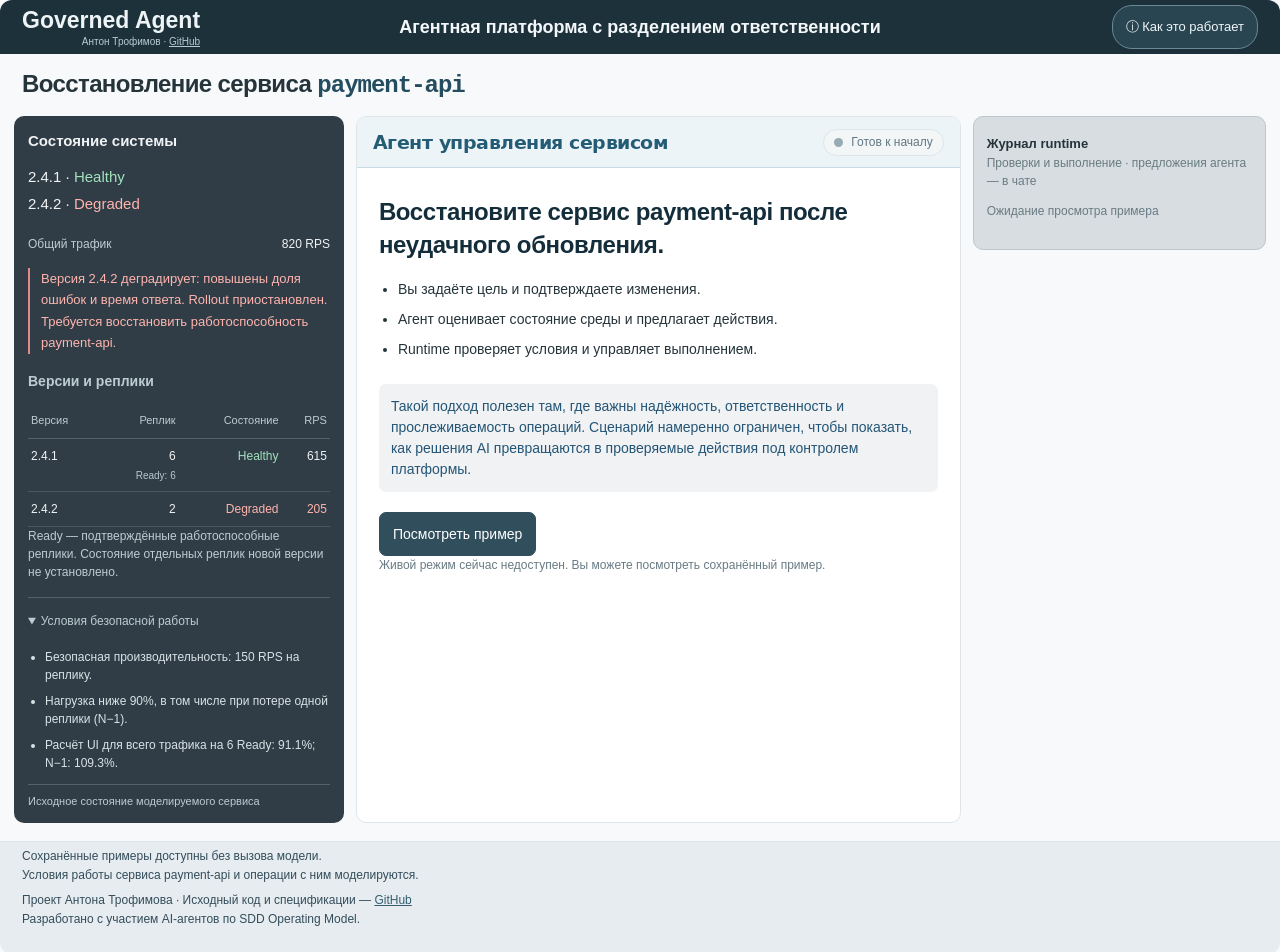
==== gov-agent/index.html @ f7101803 "Publish recorded Governed Agent demonstration under /gov-agent/" ====
<!doctype html><html lang="ru"><head><meta charset="UTF-8"/><meta name="viewport" content="width=device-width, initial-scale=1.0"/><meta name="theme-color" content="#142d36"/><title>Governed Agent — результаты запусков</title>  <script type="module" crossorigin src="./assets/index-D3Ra18qC.js"></script>
  <link rel="stylesheet" crossorigin href="./assets/index-H6n1h6aP.css">
</head><body><div id="root"></div></body></html>
---- gov-agent/assets/index-H6n1h6aP.css ----
body>div{max-width:1440px;margin:auto}#operator-workspace{color:#25343b;background:#f2f4f5;border-radius:12px;font:14px/1.5 Segoe UI,Arial,sans-serif;overflow:hidden}#operator-workspace *{box-sizing:border-box}#operator-workspace button,#operator-workspace textarea,#operator-workspace select{font:inherit}#operator-workspace button{cursor:pointer}#operator-workspace button:disabled{cursor:default;opacity:.5}#operator-workspace button:focus-visible,#operator-workspace summary:focus-visible,#operator-workspace textarea:focus-visible,#operator-workspace select:focus-visible{outline-offset:3px;outline:3px solid #6b9eae}#operator-workspace p{margin:0 0 12px}#operator-workspace h2{margin:0;font-size:15px;font-weight:600}#operator-workspace h3{margin:0 0 18px;font-size:19px;font-weight:600;line-height:1.4}#operator-workspace .prototype{color:#52636c;background:#e6ecee;padding:8px 20px;font-size:12px}#operator-workspace .brandbar{color:#eef4f6;background:#1d313b;justify-content:space-between;align-items:center;gap:16px;padding:18px 22px;display:flex}#operator-workspace .brand{font-size:17px;font-weight:600}#operator-workspace .brand small{letter-spacing:2px;color:#a5bcc6;font-size:10px;font-weight:400;display:block}#operator-workspace .context{flex-wrap:wrap;justify-content:space-between;align-items:center;gap:12px;padding:14px 22px;display:flex}#operator-workspace .context span{color:#60747c;font-size:12px}#operator-workspace .workspace{grid-template-columns:minmax(230px,.85fr) minmax(330px,1.6fr) minmax(180px,.7fr);align-items:start;gap:12px;padding:0 14px 18px;display:grid}#operator-workspace .state{color:#f0f3f5;background:#303d46;border-radius:10px;min-width:0;padding:18px 15px}#operator-workspace .subtle{color:#697b84;font-size:12px}#operator-workspace .state .subtle{color:#bdcbd2}#operator-workspace .state-head{justify-content:space-between;align-items:start;gap:12px;margin-bottom:18px;display:flex}#operator-workspace .status-pill{color:#ffe2b1;background:#495151;border-radius:5px;margin-bottom:14px;padding:4px 8px;font-size:11px;display:inline-block}#operator-workspace .state details summary{color:#bdcbd2;cursor:pointer;padding:6px 0;font-size:12px}#operator-workspace table{border-collapse:collapse;font-variant-numeric:tabular-nums;width:100%;margin-top:8px;font-size:12px}#operator-workspace th{color:#bdcbd2;text-align:right;border-bottom:1px solid #54616a;padding:9px 3px;font-size:11px;font-weight:400}#operator-workspace td{text-align:right;vertical-align:top;border-bottom:1px solid #485761;padding:12px 3px}#operator-workspace th:first-child,#operator-workspace td:first-child{text-align:left}#operator-workspace td small{color:#b7c7ce;margin-top:3px;font-size:10px;display:block}#operator-workspace .issue{color:#ffb4ae}#operator-workspace .state dl{margin:18px 0 0;font-size:12px}#operator-workspace .state dl>div{justify-content:space-between;gap:12px;margin:12px 0;display:flex}#operator-workspace dt{color:#bdcbd2}#operator-workspace dd{text-align:right;margin:0}#operator-workspace .state-foot{color:#bdcbd2;border-top:1px solid #54616a;margin-top:18px;padding-top:12px;font-size:11px}#operator-workspace .chat{background:#fff;border:1px solid #dfe5e8;border-radius:10px;min-width:0;overflow:hidden}#operator-workspace .chat-head{border-bottom:1px solid #e7ecee;justify-content:space-between;align-items:center;gap:10px;padding:17px 18px;display:flex}#operator-workspace .chat-head .subtle{margin-top:3px}#operator-workspace .stop-wrap{flex-shrink:0;position:relative}#operator-workspace .stop{background:0 0;border:0;border-radius:50%;place-items:center;width:44px;height:44px;display:grid}#operator-workspace .stop-ring{border:1px solid #d8dfe2;border-radius:50%;place-items:center;width:29px;height:29px;display:grid}#operator-workspace .stop-square{background:#a55b58;border-radius:1px;width:9px;height:9px}#operator-workspace .stop-tip{color:#fff;z-index:2;background:#263841;border-radius:6px;width:180px;padding:7px 10px;font-size:12px;display:none;position:absolute;top:46px;right:0}#operator-workspace .stop-wrap:hover .stop-tip,#operator-workspace .stop-wrap:focus-within .stop-tip{display:block}#operator-workspace .welcome{padding:28px 22px}#operator-workspace .welcome ul{margin:18px 0 24px;padding-left:19px}#operator-workspace .welcome li{margin:9px 0}#operator-workspace .buttons{flex-wrap:wrap;gap:8px;margin-top:18px;display:flex}#operator-workspace .action{color:#29414b;background:#fff;border:1px solid #cad5da;border-radius:7px;min-height:44px;padding:10px 13px}#operator-workspace .primary{color:#fff;background:#304e5c;border-color:#304e5c}#operator-workspace .messages{gap:24px;min-width:0;padding:22px 20px;display:grid}#operator-workspace .author{color:#6b7b84;margin-bottom:7px;font-size:11px}#operator-workspace .user-message{overflow-wrap:anywhere;background:#edf2f4;border-radius:12px 12px 2px;justify-self:end;max-width:93%;padding:12px 15px}#operator-workspace .proposal{border-left:3px solid #d1dde2;margin-top:14px;padding-left:14px}#operator-workspace .proposal strong{margin-bottom:8px;font-weight:600;display:block}#operator-workspace .consent-note{color:#6b7b84;margin:12px 0 0;font-size:11px}#operator-workspace .runtime-message{background:#f3f6f7;border-radius:7px;padding:13px 15px}#operator-workspace .compose{border-top:1px solid #e7ecee;padding:16px 18px}#operator-workspace .suggestion{color:#45616e;text-align:left;background:#f4f7f8;border:1px solid #dbe3e6;border-radius:16px;margin-bottom:10px;padding:7px 11px;font-size:12px}#operator-workspace textarea{resize:vertical;color:#25343b;background:#fff;border:1px solid #cbd7dd;border-radius:8px;width:100%;min-height:82px;padding:12px;font-size:16px;line-height:1.4;display:block}#operator-workspace textarea:disabled{color:#71808a;background:#f4f6f7}#operator-workspace .compose-row{justify-content:space-between;align-items:center;gap:12px;margin-top:10px;display:flex}#operator-workspace .compose-note{color:#6b7b84;margin-top:10px;font-size:11px}#operator-workspace .journal{background:#eaf0f2;border:1px solid #dbe3e7;border-radius:10px;min-width:0;padding:17px 13px}#operator-workspace .journal h2{font-size:13px}#operator-workspace .journal ol{color:#425c68;margin:20px 0 0;padding:0;font:11px/1.6 ui-monospace,Consolas,monospace;list-style:none}#operator-workspace .journal li{overflow-wrap:anywhere;border-bottom:1px solid #d7e1e6;padding:9px 0}#operator-workspace .journal time{color:#70848f;font-size:10px;display:block}#operator-workspace select{color:#29414b;background:#fff;border:1px solid #cad5da;border-radius:7px;width:100%;max-width:100%;min-height:44px;padding:10px}#operator-workspace [hidden]{display:none!important}@media (width<=860px){#operator-workspace .workspace{grid-template-columns:minmax(220px,.85fr) minmax(300px,1.6fr)}#operator-workspace .journal{grid-column:1/-1}}@media (width<=620px){#operator-workspace .workspace{grid-template-columns:minmax(0,1fr);padding:0 10px 14px}#operator-workspace .brandbar{padding:16px}#operator-workspace .context{padding:12px 16px}#operator-workspace .state{padding:14px 16px}#operator-workspace .state-head{margin-bottom:8px}#operator-workspace .status-pill{margin:0 0 8px}#operator-workspace .chat-head{padding:15px}#operator-workspace .welcome,#operator-workspace .messages{padding:20px 16px}#operator-workspace .brandbar>.subtle{display:none}#operator-workspace .journal{grid-column:auto}}#operator-workspace .health-ok{color:#a2e3bd}#operator-workspace .incident-description{color:#edf2f5;margin:18px 0 0;font-size:13px;line-height:1.65}#operator-workspace .chat-head h2{letter-spacing:-.4px;color:#142d3a;font-size:21px;font-weight:700;line-height:1.25}#operator-workspace .agent-controls{align-items:center;gap:5px;margin-top:5px;font-size:12px;display:flex}#operator-workspace .agent-controls .is-active{color:#25784c;font-weight:600}#operator-workspace .agent-controls .is-active:before{content:"";background:#359564;border-radius:50%;width:7px;height:7px;margin-right:6px;display:inline-block}#operator-workspace .welcome h3{color:#142d3a;letter-spacing:-.4px;font-size:24px;font-weight:700;line-height:1.35}#operator-workspace .context strong{color:#183847;font-size:16px}#operator-workspace .stop-tip{left:0;right:auto}#operator-workspace .workspace{grid-template-columns:minmax(258px,1fr) minmax(330px,1.6fr) minmax(165px,.65fr)}@media (width<=880px){#operator-workspace .workspace{grid-template-columns:minmax(250px,1fr) minmax(300px,1.5fr)}#operator-workspace .journal{grid-column:1/-1}}@media (width<=620px){#operator-workspace .workspace{grid-template-columns:minmax(0,1fr)}#operator-workspace .chat-head h2{font-size:20px}#operator-workspace .welcome h3{font-size:22px}}#operator-workspace .brandbar{flex-wrap:wrap;align-items:flex-start;gap:20px;padding:22px}#operator-workspace .platform-concept strong{color:#f3f7fa;font-size:14px;font-weight:600}#operator-workspace .platform-concept ul{color:#c4d4dc;flex-wrap:wrap;gap:5px 18px;margin:9px 0 0;padding:0;font-size:12px;list-style:none;display:flex}#operator-workspace .context{padding-top:22px;padding-bottom:20px}#operator-workspace .context strong{letter-spacing:-.6px;font-size:24px;font-weight:650;line-height:1.3}#operator-workspace .context .service-name{font:inherit;color:#244d60;letter-spacing:-1px;font-family:ui-monospace,Consolas,monospace}#operator-workspace .incident-description{border-left:2px solid #8eabb5;padding-left:11px}#operator-workspace .incident-error{color:#ffb4ae;border-left-color:#dd8c87}#operator-workspace .incident-pending{color:#f2d39a;border-left-color:#ba9a5b}#operator-workspace .incident-resolved{color:#a2e3bd;border-left-color:#70ae8d}#operator-workspace .page-notes{color:#62737e;border-top:1px solid #dbe3e7;padding:16px 22px 20px;font-size:11px}#operator-workspace .page-notes p{margin:0 0 5px}@media (width<=620px){#operator-workspace .context strong{font-size:21px}#operator-workspace .platform-concept ul{display:block}#operator-workspace .platform-concept li{margin-top:3px}}#operator-workspace .platform-concept{max-width:560px}#operator-workspace .responsibility-line{color:#c4d4dc;text-wrap:pretty;margin:8px 0 0;font-size:12px;line-height:1.65}#operator-workspace .chat-head{background:#edf4f7;border-bottom:1px solid #c8dce5}#operator-workspace .chat-head h2{color:#245c76;font-style:italic;font-weight:650}#operator-workspace .chat-head .agent-service{color:#245c76;letter-spacing:-.3px;margin-top:6px;font:500 18px/1.4 ui-monospace,Consolas,monospace}#operator-workspace .workspace{align-items:stretch}#operator-workspace .journal{align-self:start}#operator-workspace .agent-controls{gap:7px;font-size:14px}#operator-workspace #gov-status{color:#4d6471}#operator-workspace #gov-status.is-active{color:#25784c}#operator-workspace .stop-ring{background:#fff;border-color:#caa4a1}#operator-workspace .stop-square{background:#b65c55;width:10px;height:10px}#operator-workspace .stop:disabled{opacity:.72}#operator-workspace .stop:not(:disabled):hover .stop-ring{background:#fff7f6;border-color:#b65c55}#operator-workspace .chat-head{padding:16px 22px}#operator-workspace .page-notes{color:#344d5b;background:#e6ecef;font-size:12px;line-height:1.6}#operator-workspace .page-notes p{color:#344d5b}#operator-workspace .mobile-state-summary{display:none}#operator-workspace .total-traffic{margin:12px 0 16px}#operator-workspace .total-traffic>div{margin:0}#operator-workspace .incident-description{margin:15px 0}#operator-workspace .conditions{border-top:1px solid #54616a;margin-top:16px;padding-top:8px}#operator-workspace .conditions ul{color:#d8e2e7;padding-left:17px;font-size:12px}#operator-workspace .conditions li{margin:8px 0}#operator-workspace .choose-mode{color:#253f4c;margin:22px 0 10px;font-size:17px;font-weight:600}#operator-workspace .welcome .buttons{margin-top:0}#operator-workspace .suggestion{max-width:100%;display:block}@media (width>=621px){#operator-workspace #gov-state-details>summary{display:none}}@media (width<=620px){#operator-workspace{font-size:16px;line-height:1.5}#operator-workspace .mobile-state-summary{gap:5px;margin:12px 0;font-size:15px;display:grid}#operator-workspace .state dl{font-size:15px}#operator-workspace .state h2{font-size:17px}#operator-workspace .state table,#operator-workspace .state th{font-size:14px}#operator-workspace .state details summary{padding:12px 0;font-size:14px}#operator-workspace .incident-description{font-size:15px;line-height:1.5}#operator-workspace .subtle,#operator-workspace .state .subtle,#operator-workspace .author,#operator-workspace .compose-note,#operator-workspace .consent-note,#operator-workspace .prototype,#operator-workspace .responsibility-line,#operator-workspace .conditions ul,#operator-workspace .page-notes{font-size:13px;line-height:1.5}#operator-workspace .action,#operator-workspace .suggestion,#operator-workspace .agent-controls{font-size:15px}#operator-workspace .status-pill{font-size:13px}#operator-workspace .journal ol{font-size:13px;line-height:1.5}#operator-workspace .journal time{font-size:12px}#operator-workspace .choose-mode{font-size:18px}}#operator-workspace .mobile-state-summary{gap:5px;margin:12px 0;font-size:14px;display:grid}#operator-workspace #gov-state-details>summary{display:list-item}@media (width<=620px){#operator-workspace .mobile-state-summary{font-size:15px}}body{background:#f2f4f5;margin:0}#operator-workspace{max-width:1440px;margin:auto}#operator-workspace .brand{color:inherit;text-decoration:none}#operator-workspace h1{letter-spacing:-.6px;margin:0;font-size:26px;line-height:1.35}#operator-workspace .service-name{color:#244d60;font-family:ui-monospace,Consolas,monospace}#operator-workspace .run-picker{max-width:560px;padding:0 14px 16px}#operator-workspace .run-picker label{margin-bottom:6px;display:block}#operator-workspace .version-summary{font-size:15px;line-height:1.8}#operator-workspace .messages{flex-direction:column;gap:16px;max-height:600px;display:flex;overflow:auto}#operator-workspace .messages p{white-space:pre-wrap;overflow-wrap:anywhere}#operator-workspace .source{overflow-wrap:anywhere;color:#637883;font-size:11px;display:block}#operator-workspace .tool-name{overflow-wrap:anywhere;margin-bottom:8px;display:block}#operator-workspace .replay-note,#operator-workspace .playback{background:#f3f6f7;padding:12px 20px;font-size:13px}#operator-workspace .report{background:#fff;border-radius:10px;margin:0 14px 20px;padding:18px}#operator-workspace pre{white-space:pre-wrap;overflow-wrap:anywhere;font-size:13px}#operator-workspace .table-scroll{overflow-x:auto}#operator-workspace .empty{padding:30px}#operator-workspace .outcome{border-top:1px solid #d3dfe4;padding-top:18px}#operator-workspace .choose-mode{font-size:18px}@media (width<=620px){#operator-workspace{font-size:16px}#operator-workspace h1{font-size:22px}#operator-workspace .subtle,#operator-workspace .source,#operator-workspace .author{font-size:13px}#operator-workspace table,#operator-workspace th,#operator-workspace .state details summary{font-size:14px}#operator-workspace .messages{max-height:70vh}#operator-workspace .suggestion{font-size:14px}}#operator-workspace .run-picker{max-width:650px;margin-left:32%}#operator-workspace .replaying .chat,#operator-workspace .replaying .journal{flex-direction:column;height:760px;min-height:480px;max-height:85vh;display:flex}#operator-workspace .replaying .messages{flex:1;min-height:0;max-height:none;overflow:auto}#operator-workspace .replaying .journal ol{flex:1;min-height:0;margin-top:10px;overflow:auto}#operator-workspace .chat-head,#operator-workspace .playback,#operator-workspace .replay-note{flex-shrink:0}#operator-workspace .translation-note{color:#637883;flex-shrink:0;margin:0;padding:12px 20px;font-size:12px}#operator-workspace .event-details{overflow-wrap:anywhere;margin-top:8px;font-size:13px}#operator-workspace .event-details summary{cursor:pointer;color:#45616e}#operator-workspace .event-details ul{padding-left:18px}#operator-workspace .event-details li{margin:8px 0}#operator-workspace .versions h3{color:#bdcbd2;margin:18px 0 4px;font-size:14px}#operator-workspace .value-changed{color:#172b36;background:#e4cf79;border-radius:3px;outline:2px solid #e4cf79;animation:1.5s ease-out state-emphasis}@keyframes state-emphasis{0%{box-shadow:0 0 0 5px #e4cf7966}to{box-shadow:0 0 #0000}}@media (prefers-reduced-motion:reduce){#operator-workspace .value-changed{animation:none}}@media (width<=880px){#operator-workspace .replaying .journal{height:360px;min-height:240px}}@media (width<=620px){#operator-workspace .run-picker{margin-left:0}#operator-workspace .translation-note{font-size:13px}#operator-workspace .replaying .chat{height:740px;max-height:none}#operator-workspace .versions h3{font-size:15px}}#operator-workspace .summary-label{margin-top:-5px;margin-bottom:16px}#operator-workspace .original-label{margin-bottom:7px}#operator-workspace .recorded-decision{margin-bottom:14px}#operator-workspace .recorded-decision .buttons{margin-top:6px}#operator-workspace .recorded-decision .selected-decision:disabled{opacity:1;color:#285d40;background:#e1eee7;border-color:#749d87}#operator-workspace .compact-state{display:none}#operator-workspace .value-changed{animation-duration:2s}#operator-workspace .help-trigger{color:#f1f6f8;background:#294551;border:1px solid #6c8795;border-radius:20px;align-items:center;min-height:44px;margin-top:10px;padding:6px 13px;font-size:13px;display:inline-flex}#operator-workspace .help-trigger:hover{background:#365967}#operator-workspace .about-dialog{color:#25343b;background:#fff;border:1px solid #cad6dc;border-radius:16px;width:min(640px,100% - 32px);max-height:85dvh;padding:25px;line-height:1.6;overflow:auto}#operator-workspace .about-dialog::backdrop{background:#142d3680}#operator-workspace .about-dialog h2{clear:both;margin:14px 0;font-size:24px;line-height:1.3}#operator-workspace .about-dialog h3{margin:20px 0 10px;font-size:18px}#operator-workspace .about-dialog li{margin:10px 0}#operator-workspace .close-help{float:right}#operator-workspace .about-notes{color:#536975;border-top:1px solid #dbe3e7;padding-top:16px;font-size:13px}@media (width<=620px){#operator-workspace{overflow:visible}#operator-workspace .replaying .chat{height:auto;min-height:0;max-height:none;display:block;overflow:visible}#operator-workspace .replaying .messages{height:auto;max-height:none;display:flex;overflow:visible}#operator-workspace .compact-state{z-index:5;color:#eef4f6;background:#354750;border-radius:8px 8px 0 0;padding:10px 15px;font-size:12px;line-height:1.5;text-decoration:none;display:block;position:sticky;top:0;box-shadow:0 2px 6px #15283226}#operator-workspace .compact-state span,#operator-workspace .compact-state strong{display:block}#operator-workspace .messages article{scroll-margin-top:100px}#operator-workspace .playback{z-index:4;padding:8px 12px;position:sticky;bottom:0;box-shadow:0 -2px 6px #15283218}#operator-workspace .playback .buttons{gap:6px}#operator-workspace .playback .action{padding:8px 10px;font-size:14px}#operator-workspace .about-dialog{border-radius:18px 18px 0 0;width:100%;max-width:none;max-height:90dvh;margin:auto 0 0;padding:20px}}#operator-workspace .brandbar{grid-template-columns:minmax(220px,.7fr) minmax(0,1.8fr);align-items:center;gap:24px;padding:24px;display:grid}#operator-workspace .brand{color:#eef4f6;font-size:26px;text-decoration:none}#operator-workspace .brand small{font-size:12px}#operator-workspace .platform-concept{grid-template-columns:minmax(0,1fr) auto;align-items:center;gap:8px 18px;max-width:none;display:grid}#operator-workspace .platform-concept strong{text-align:center;grid-area:1/1;font-size:20px;line-height:1.35}#operator-workspace .help-trigger{white-space:nowrap;grid-area:1/2/3;align-self:center;margin:0}#operator-workspace .responsibility-line{text-align:center;grid-area:2/1;margin:0;font-size:14px}#operator-workspace .value-explanation{color:#245576;font-weight:500}#operator-workspace .scenario-note{color:#304c5b;background:#e8eef1;border-left:3px solid #758e9c;border-radius:5px;margin:0 14px 16px;padding:12px 16px}#operator-workspace .scenario-note p{margin:5px 0 0}#operator-workspace .failure-status{color:#ad3434}#operator-workspace .project-credit{margin-top:14px}#operator-workspace .project-credit a{color:#365f73}#operator-workspace .messages article{flex-shrink:0}@media (width>=1200px){#operator-workspace .workspace{grid-template-columns:minmax(290px,.9fr) minmax(400px,1.65fr) minmax(240px,.8fr)}}@media (width<=1000px){#operator-workspace .platform-concept strong{font-size:17px}#operator-workspace .brandbar{grid-template-columns:minmax(180px,.6fr) minmax(0,1.8fr)}}@media (width<=620px){#operator-workspace .brandbar{gap:16px;padding:16px;display:flex}#operator-workspace .brand{font-size:22px}#operator-workspace .brand small{font-size:11px}#operator-workspace .platform-concept{flex-wrap:wrap;gap:10px;display:flex}#operator-workspace .platform-concept strong{font-size:14px}#operator-workspace .responsibility-line{order:1;width:100%;font-size:12px}#operator-workspace .workspace{padding-left:16px;padding-right:16px}#operator-workspace .replaying .chat{height:100svh;min-height:32rem;max-height:none;display:flex;overflow:visible}#operator-workspace .replaying .messages{flex:1;gap:12px;height:auto;min-height:0;padding:12px;font-size:14px;overflow:auto}#operator-workspace .compact-state{z-index:5;flex-shrink:0;position:sticky;top:0}#operator-workspace .compact-state span span,#operator-workspace .compact-state strong span{display:inline}#operator-workspace .playback{position:static}#operator-workspace .replay-note,#operator-workspace .translation-note{padding:8px 12px;font-size:12px}#operator-workspace .about-dialog{padding:18px;font-size:15px;line-height:1.5}#operator-workspace .about-dialog h2{font-size:22px}#operator-workspace .about-dialog h3{margin:16px 0 8px;font-size:17px}#operator-workspace .about-dialog li{margin:8px 0}#operator-workspace .replaying .chat-head{padding:10px 14px}#operator-workspace .replaying .chat-head h2{font-size:18px}#operator-workspace .replaying .agent-controls{margin-top:3px;font-size:13px}#operator-workspace .replaying .replay-note,#operator-workspace .replaying .translation-note{padding:6px 12px;line-height:1.4}#operator-workspace .replaying .messages .summary-label{margin-bottom:12px}}body,#operator-workspace{background:#f7f9fa}#operator-workspace .brandbar{grid-template-columns:minmax(220px,1fr) minmax(0,2.6fr) minmax(220px,1fr)}#operator-workspace .platform-concept{text-align:center;min-width:0;display:block}#operator-workspace .platform-concept strong{display:block}#operator-workspace .responsibility-line{margin:8px 0 0}#operator-workspace .help-trigger{grid-area:1/3;place-self:center end}#operator-workspace .value-explanation{background:#f0f2f3;border-radius:8px;padding:12px 14px}#operator-workspace .journal{background:#d7dde0;border-color:#bcc7cd}#operator-workspace .journal li{border-bottom-color:#bcc7cd}#operator-workspace .runtime-message{background:#f0f3f5;border:1px solid #e2e8ec}#operator-workspace .user-message{background:#e7eff4;border:1px solid #d6e2ea}#operator-workspace .scenario-note{background:#d6e0e7;border-left-color:#607b8c;gap:14px;display:flex}#operator-workspace .scenario-symbol{border:2px solid #496678;border-radius:50%;flex:0 0 28px;place-items:center;height:28px;margin-top:2px;font-weight:700;display:grid}#operator-workspace .run-summary{max-height:32vh;padding:10px 0;font-size:13px;overflow:auto}#operator-workspace .run-summary p{margin:6px 0}#operator-workspace .run-summary small{color:#536975}@media (width>=621px) and (width<=1000px){#operator-workspace .brandbar{grid-template-columns:1fr auto;gap:16px}#operator-workspace .platform-concept{grid-area:2/1/auto/-1}#operator-workspace .help-trigger{grid-area:1/2}}@media (width<=620px){#operator-workspace .brandbar{justify-content:space-between;display:flex}#operator-workspace .platform-concept{order:2;width:100%}#operator-workspace .help-trigger{order:1}#operator-workspace .replaying .messages{font-size:12px}#operator-workspace .messages .subtle,#operator-workspace .messages .source,#operator-workspace .messages .author,#operator-workspace .messages .event-details{font-size:11px}#operator-workspace .translation-note,#operator-workspace .replaying .translation-note{padding:7px 12px;font-size:11px;line-height:1.4}}#operator-workspace .event-counter{flex-wrap:wrap;align-items:center;gap:6px;display:flex}#operator-workspace .event-help{display:contents}#operator-workspace .event-help summary{cursor:pointer;color:#36596b;justify-content:center;align-items:center;min-width:32px;min-height:28px;font-size:16px;list-style:none;display:inline-flex}#operator-workspace .event-help summary::-webkit-details-marker{display:none}#operator-workspace .event-help .run-summary{flex-basis:100%}#operator-workspace .summary-heading{justify-content:space-between;align-items:center;gap:12px;display:flex}#operator-workspace .close-event-help{flex:none}#operator-workspace .playback{padding-top:6px;padding-bottom:8px}#operator-workspace .playback .buttons{margin-top:4px}#operator-workspace .live-input{border-top:1px solid #d8e1e6;padding:12px 18px}#operator-workspace .live-input label{margin-bottom:6px;display:block}#operator-workspace .live-input textarea{resize:vertical;width:100%;min-height:76px;font:inherit;border:1px solid #aabac4;border-radius:8px;margin-bottom:8px;padding:10px;display:block}#operator-workspace .live-input small{color:#526875;margin-top:8px;display:block}#operator-workspace .live-suggestions{flex-wrap:wrap;gap:6px;margin-bottom:12px;display:flex}#operator-workspace .live-suggestions .action{text-align:left;padding:6px 9px;font-size:12px}#operator-workspace .live-stop{color:#aa4242;cursor:pointer;background:0 0;border:1px solid #c48e8e;border-radius:50%;width:40px;height:40px;margin-left:8px}#operator-workspace .live-workspace .messages{overscroll-behavior:auto;height:54vh;min-height:260px;overflow-y:auto}#operator-workspace .live-workspace .journal ol{max-height:65vh;overflow-y:auto}@media (width<=620px){#operator-workspace .live-workspace .messages{height:55svh;min-height:220px;margin:0 8px;font-size:12px}#operator-workspace .live-input{padding:10px 16px}}#operator-workspace .messages{align-content:start}#operator-workspace .messages .user-message{text-align:left;background:#f6ecef;border:1px solid #eadde2;place-self:flex-end end;width:97%;max-width:97%;margin-left:3%}#operator-workspace .messages .agent-message{overflow-wrap:anywhere;background:#e7f0f5;border:1px solid #d7e4ed;border-radius:9px;place-self:flex-start start;width:97%;margin-right:3%;padding:13px 15px}#operator-workspace .messages .runtime-message{overflow-wrap:anywhere;background:#f0f3f4;border:1px solid #e2e8eb;place-self:flex-start start;width:97%;margin-right:3%}#operator-workspace .live-navigation{flex-wrap:wrap;align-items:center;gap:8px;padding:0 14px 12px;display:flex}#operator-workspace .live-navigation small{color:#536b78}#operator-workspace .simulator-label{color:#536b78;margin-left:auto;font-size:12px}#operator-workspace .admission-notice{color:#864c4c;overflow-wrap:anywhere;background:#f7ecec;border-left:3px solid #bc8585;border-radius:4px;flex-basis:100%;margin:0;padding:8px 12px}#operator-workspace .live-workspace .chat{flex-direction:column;height:clamp(500px,100svh - 220px,900px);min-height:0;max-height:none;display:flex;overflow:hidden}#operator-workspace .live-workspace .chat-head,#operator-workspace .live-input{flex-shrink:0}#operator-workspace .live-workspace .messages{flex:1;gap:14px;height:auto;min-height:100px;padding:14px;overflow:auto}#operator-workspace .live-workspace .journal{flex-direction:column;max-height:clamp(500px,100svh - 220px,900px);display:flex}#operator-workspace .live-workspace .journal ol{min-height:0;max-height:none;overflow:auto}#operator-workspace .live-input textarea{min-height:56px;max-height:120px}#operator-workspace .inactive-composer textarea{resize:none;color:#526d7c;opacity:1;background:#f4f7f8;min-height:52px;margin:0;font-size:13px;font-style:italic;line-height:1.5}#operator-workspace .compose-actions{align-items:center;gap:12px;display:flex}#operator-workspace .compose-actions small{margin:0}#operator-workspace .confirmation-actions .buttons{margin-top:8px;margin-bottom:8px}#operator-workspace .decision-choice{color:#286447;background:#e6f0e9;border:1px solid #b8cec0;border-radius:6px;margin-bottom:8px;padding:5px 9px;display:inline-block}#operator-workspace .decision-choice.rejected{color:#854850;background:#f4e5e8;border-color:#d8b7be}#operator-workspace .empty-dialog{color:#536b78;font-size:13px}@media (width>=621px) and (height<=900px){#operator-workspace .brandbar{padding-top:12px;padding-bottom:12px}#operator-workspace .context{padding-top:10px;padding-bottom:10px}#operator-workspace .context h1{margin:4px 0;font-size:24px}#operator-workspace .chat-head{padding:12px 16px}#operator-workspace .state{padding:14px}#operator-workspace .state-head{margin-bottom:10px}#operator-workspace .state td{padding:8px 3px}#operator-workspace .state-foot{margin-top:10px;padding-top:8px}#operator-workspace .live-input{padding:8px 14px}#operator-workspace .live-suggestions{margin-bottom:6px}}@media (width<=620px){#operator-workspace .live-navigation{padding:0 10px 10px}#operator-workspace .simulator-label{flex-basis:100%;margin-left:0}#operator-workspace .live-workspace .chat{height:85svh;min-height:480px;overflow:visible}#operator-workspace .live-workspace .messages{height:auto;min-height:100px;margin:0 8px;font-size:12px}#operator-workspace .live-workspace .journal{max-height:65svh}#operator-workspace .live-workspace .compact-state{flex-shrink:0}#operator-workspace .live-input{padding:8px 14px}#operator-workspace .inactive-composer textarea{font-size:12px}}@font-face{font-family:Workspace Heading;src:url(./DejaVuSans-Bold-CzwkHTd-.woff)format("woff");font-weight:700;font-style:normal;font-display:swap}#operator-workspace .chat-head h2{letter-spacing:-.5px;font-family:Workspace Heading,Segoe UI,sans-serif;font-style:normal;font-weight:700}#operator-workspace .actor-label{color:#273b46;background:#dce4e8;border-radius:5px;padding:2px 6px;font-weight:600;display:inline-block}#operator-workspace .agent-message .actor-label{background:#d4e4ed}#operator-workspace .user-message .actor-label{background:#ead9e0}#operator-workspace .task-toolbar{flex-wrap:wrap;align-items:center;gap:14px;padding:14px;display:flex}#operator-workspace .task-toolbar h1{font-size:24px}#operator-workspace .live-toolbar h1{padding-top:6px}#operator-workspace .task-toolbar .live-navigation{flex:1;justify-content:flex-end;padding:0}#operator-workspace .task-toolbar .simulator-label{text-align:right;flex-basis:100%}#operator-workspace .task-toolbar .run-picker{min-width:0;max-width:none;margin:0;padding:0}#operator-workspace .task-toolbar .run-picker label{margin-bottom:3px;font-size:12px}@media (width>=881px){#operator-workspace .brandbar{grid-template-columns:minmax(180px,1fr) minmax(0,2.6fr) minmax(180px,1fr);gap:14px;padding:12px 22px}#operator-workspace .brand{font-size:23px}#operator-workspace .brand small,#operator-workspace.working-mode .responsibility-line{display:none}#operator-workspace .platform-concept{grid-area:1/2}#operator-workspace .help-trigger{grid-area:1/3}#operator-workspace .platform-concept strong{font-size:18px}#operator-workspace .workspace.replaying{align-items:stretch}#operator-workspace .replaying .chat,#operator-workspace .replaying .journal{align-self:stretch;height:auto;min-height:0;max-height:none;position:relative}#operator-workspace .replaying .messages,#operator-workspace .replaying .journal ol{flex:1 1 0;height:0;min-height:120px;max-height:none;overflow:auto}#operator-workspace .replaying .state{min-height:660px}#operator-workspace .chat-head{padding:12px 16px}#operator-workspace .chat-head>div{flex-wrap:wrap;justify-content:space-between;align-items:center;gap:12px;width:100%;display:flex}#operator-workspace .chat-head h2{font-size:19px}#operator-workspace .agent-controls{flex-shrink:0;margin:0 0 0 auto;font-size:13px}#operator-workspace .messages{gap:10px;padding:12px 14px;font-size:13px}#operator-workspace .messages article{padding:10px 12px}#operator-workspace .messages p{margin-bottom:8px}#operator-workspace .messages p:last-child{margin-bottom:0}#operator-workspace .messages .author,#operator-workspace .messages .event-details,#operator-workspace .messages summary{font-size:12px}#operator-workspace .messages .author{margin-bottom:6px}#operator-workspace .messages .summary-label{margin-top:0;margin-bottom:8px}#operator-workspace .messages .original-label{margin-bottom:4px}#operator-workspace .recorded-decision{margin-bottom:6px}#operator-workspace .outcome{padding-top:12px}#operator-workspace .outcome h3{margin-bottom:6px}#operator-workspace .playback{flex-wrap:wrap;justify-content:space-between;align-items:center;gap:10px;display:flex;position:relative}#operator-workspace .playback .buttons{order:0;margin:0}#operator-workspace .event-counter{order:1;margin-left:auto}#operator-workspace .event-help .run-summary{z-index:6;background:#f3f6f7;border:1px solid #cad5da;border-radius:8px;width:min(460px,100% - 16px);padding:12px 14px;position:absolute;bottom:100%;right:8px;box-shadow:0 3px 12px #20364220}#operator-workspace .demo-toolbar{grid-template-columns:minmax(258px,1fr) minmax(330px,1.6fr) minmax(165px,.65fr);gap:12px;display:grid}#operator-workspace .demo-toolbar h1{font-size:21px}#operator-workspace .demo-toolbar .run-picker{grid-column:2}}@media (width>=1200px){#operator-workspace .demo-toolbar{grid-template-columns:minmax(290px,.9fr) minmax(400px,1.65fr) minmax(240px,.8fr)}}@media (width<=880px){#operator-workspace .task-toolbar .run-picker{width:100%}#operator-workspace .task-toolbar .live-navigation{flex-basis:100%;justify-content:flex-start}#operator-workspace .task-toolbar .simulator-label{text-align:left}}@media (width<=620px){#operator-workspace .task-toolbar h1{font-size:22px}}#task-heading{scroll-margin-top:12px}#operator-workspace .owner-return{background:#e8f0f3;border:1px solid #cedce2;border-radius:8px;flex-wrap:wrap;justify-content:space-between;align-items:center;gap:12px;margin:0 14px 12px;padding:8px 12px;font-size:13px;display:flex}#operator-workspace .live-workspace .live-navigation{border-top:1px solid #e7ecee;flex-wrap:wrap;flex-shrink:0;justify-content:flex-end;align-items:center;gap:8px;padding:8px 14px;display:flex}#operator-workspace .live-navigation small{color:#647b88;font-size:11px;font-style:italic}#operator-workspace .journal .simulator-label{color:#526975;margin:5px 0 8px;font-size:11px;line-height:1.4;display:block}@media (width>=881px){#operator-workspace .workspace.replaying{height:clamp(620px,100svh - 100px,780px);padding-bottom:14px}#operator-workspace .replaying .state,#operator-workspace .replaying .chat,#operator-workspace .replaying .journal{height:100%;min-height:0;max-height:100%;overflow:auto}#operator-workspace .replaying .chat,#operator-workspace .replaying .journal{overflow:hidden}#operator-workspace .replaying .state{padding:12px 14px}#operator-workspace .replaying .state-head{margin-bottom:10px}#operator-workspace .replaying .incident-description{height:126px;margin:10px 0;font-size:13px;line-height:1.5;overflow:auto}#operator-workspace .replaying .state-foot{margin-top:10px;padding-top:8px}#operator-workspace .replaying td{padding-top:8px;padding-bottom:8px}#operator-workspace .replaying .state h3{margin-bottom:8px}#operator-workspace .chat-head>div,#operator-workspace .agent-controls{min-height:32px}#operator-workspace .live-stop{width:28px;min-width:28px;height:28px;margin-left:2px;padding:0;font-size:11px}#operator-workspace .live-toolbar h1{padding-top:0}#operator-workspace .task-toolbar{padding-top:10px;padding-bottom:10px}#operator-workspace .live-input{padding-top:8px;padding-bottom:8px}}@media (width<=620px){#operator-workspace .live-stop{flex-shrink:0;width:44px;height:44px}#operator-workspace .live-navigation small{flex-basis:100%}}@media (width>=881px){#operator-workspace .live-workspace .agent-controls{padding-right:36px;position:relative}#operator-workspace .live-workspace .live-stop{position:absolute;top:2px;right:0}}#operator-workspace .text-link{color:#315c72;text-underline-offset:3px;font-size:inherit;cursor:pointer;background:0 0;border:0;padding:4px 0;text-decoration:underline}#operator-workspace .owner-status{color:#536b78;flex-wrap:wrap;align-items:center;gap:8px 16px;margin-top:10px;font-size:13px;display:flex}#operator-workspace .owner-access{border-top:1px solid #dce5e9;flex-wrap:wrap;flex-shrink:0;justify-content:space-between;align-items:center;gap:10px;padding:8px 14px;font-size:12px;display:flex}#operator-workspace .welcome .value-explanation{border-radius:7px;margin:12px 0 20px;padding:12px;font-size:14px;line-height:1.5}#operator-workspace [data-highlight=true]{outline-offset:-2px;outline:2px solid #c7a44a;box-shadow:inset 0 0 0 9999px #ffe7a03b}#operator-workspace .event-link{margin:8px 0;font-size:12px}#operator-workspace .live-toolbar{align-items:center}#operator-workspace .live-toolbar .live-navigation{align-items:center;max-width:520px;margin-left:auto}#operator-workspace .chat-head .simulator-label{color:#607580;letter-spacing:normal;margin:4px 0 0;font:11px/1.3 Segoe UI,sans-serif;display:block}#operator-workspace .demo-toolbar .home-button{justify-self:end}@media (width>=881px){#operator-workspace .replaying .incident-description{height:106px;margin:8px 0}#operator-workspace .replaying .state dl{margin-top:10px}#operator-workspace .replaying .state dl>div{margin:8px 0}#operator-workspace .replaying .state h3{margin-bottom:5px}#operator-workspace .replaying table{margin-top:4px}#operator-workspace .replaying .state-head{margin-bottom:8px}}@media (width<=620px){#operator-workspace .task-toolbar .home-button{margin-left:auto}#operator-workspace .text-link{min-height:40px}}#operator-workspace .messages .user-message{background:#edf4ee;border-color:#d4e3d6}#operator-workspace .user-message .actor-label{color:#294234;background:#d5e5d8}#operator-workspace .live-input{background:#f0f5f7}#operator-workspace .live-input textarea:not(:disabled){background:#fff}#operator-workspace .inactive-composer.awaiting-decision textarea{color:#426950;-webkit-text-fill-color:#426950}#operator-workspace .user-message .decision-choice.approved{color:#24563b;background:#cfe3d5;border-color:#8fb29a}#operator-workspace .task-toolbar{scroll-margin-top:8px}#operator-workspace .report-dialog{color:#25343b;background:#fff;border:1px solid #bdcdd5;border-radius:12px;width:min(1000px,100% - 32px);max-height:90svh;margin:auto;padding:24px;overflow:auto}#operator-workspace .report-dialog::backdrop{background:#142d3680}#operator-workspace .report-dialog h2{margin:0 0 18px;font-size:21px}#operator-workspace .report-dialog pre{white-space:pre-wrap;overflow-wrap:anywhere;font-size:13px}#operator-workspace .report-close{float:right;background:#fff;margin:0 0 12px 12px;position:sticky;top:0}@media (width>=881px){#operator-workspace .scenario-note{gap:10px;margin-bottom:10px;padding:7px 14px;font-size:12px;line-height:1.35}#operator-workspace .scenario-note p{margin:3px 0 0}#operator-workspace .scenario-symbol{width:26px;min-width:26px;height:26px;font-size:17px}}@media (width<=620px){#operator-workspace .replaying .chat{height:calc(100svh - 58px);min-height:420px;max-height:none}#operator-workspace .replaying .chat-head{padding:8px 12px}#operator-workspace .replaying .chat-head h2{font-size:17px;line-height:1.25}#operator-workspace .chat-head .simulator-label{margin-top:3px;font-size:10px;line-height:1.3}#operator-workspace .replaying .agent-controls{justify-content:space-between;align-items:center;width:100%;min-height:32px;margin-top:3px;padding-right:44px;display:flex;position:relative}#operator-workspace .live-stop{background:0 0;border:0;width:44px;min-width:44px;height:44px;margin:0;font-size:10px;position:absolute;top:50%;right:0;transform:translateY(-50%)}#operator-workspace .live-stop:before{content:"";pointer-events:none;border:1px solid #bd8585;border-radius:50%;position:absolute;inset:9px}#operator-workspace .compact-state{padding:7px 12px;font-size:11px;line-height:1.4}#operator-workspace .inactive-composer{padding:6px 12px}#operator-workspace .inactive-composer textarea{min-height:54px;padding:8px 10px}#operator-workspace .welcome{padding:14px 16px}#operator-workspace .welcome h3{margin-bottom:10px}#operator-workspace .welcome ul{margin-top:8px;margin-bottom:10px;padding-left:20px}#operator-workspace .welcome li{margin:5px 0}#operator-workspace .welcome .value-explanation{margin:10px 0 12px;padding:9px 10px}#operator-workspace .welcome .choose-mode{margin-bottom:8px}#operator-workspace .report-dialog{border-radius:10px;width:calc(100% - 12px);max-height:96svh;margin:auto;padding:16px}}#operator-workspace .demo-navigation{flex-wrap:wrap;justify-content:flex-end;align-items:center;gap:6px 12px;display:flex}#operator-workspace .inactive-composer textarea{resize:none;min-height:0;padding:8px 10px;line-height:1.4;overflow:hidden}@media (width>=881px){#operator-workspace .demo-toolbar{align-items:center;padding-top:4px;padding-bottom:8px}#operator-workspace .demo-toolbar .run-picker label{clip-path:inset(50%);white-space:nowrap;width:1px;height:1px;margin:-1px;padding:0;position:absolute;overflow:hidden}#operator-workspace .demo-navigation{align-self:center}}@media (width<=620px){#operator-workspace .demo-navigation{justify-content:flex-end;width:100%}#operator-workspace .mobile-owner-access{text-align:right;min-height:40px;font-size:12px}#operator-workspace .inactive-composer{padding:5px 12px}}@media (width<=880px){#operator-workspace .playback{flex-wrap:wrap;justify-content:space-between;align-items:center;gap:6px;display:flex;position:relative}#operator-workspace .playback .buttons{order:0;gap:6px;margin:0}#operator-workspace .event-counter{order:1;gap:2px;margin-left:auto;font-size:11px}#operator-workspace .event-counter>span{white-space:nowrap}#operator-workspace .event-help summary{min-width:28px;min-height:32px}#operator-workspace .event-help .run-summary{box-sizing:border-box;z-index:6;background:#f3f6f7;border:1px solid #cad5da;border-radius:8px;width:min(460px,100% - 16px);max-height:50svh;padding:12px;font-size:12px;position:absolute;bottom:100%;right:8px;overflow:auto;box-shadow:0 3px 12px #20364220}}#operator-workspace .messages .summary-label,#operator-workspace .messages .original-label,#operator-workspace .messages summary{font-size:12px;line-height:1.4}#operator-workspace .messages .summary-label{color:#657b87;margin:0 0 4px}#operator-workspace .messages .original-label{color:#657b87;margin:10px 0 4px;font-weight:600}#operator-workspace .author time{color:#6b7f89;font-size:11px}#operator-workspace .agent-status{color:#315c43;background:#edf4ee;border:1px solid #ccdbd2;border-radius:18px;align-items:center;gap:8px;max-width:100%;padding:5px 10px;font-size:12px;line-height:1.3;display:inline-flex}#operator-workspace .agent-status small{color:#647b88;margin-top:2px;font-size:10px;display:block}#operator-workspace .status-indicator{background:#72a983;border-radius:50%;flex-shrink:0;width:9px;height:9px}#operator-workspace .spinning{background:0 0;border:2px solid #bfd9c6;border-top-color:#44865b;width:13px;height:13px;animation:1s linear infinite agent-spin}#operator-workspace .status-preparing,#operator-workspace .status-awaiting_confirmation{color:#6b5a28;background:#f7f3e8;border-color:#e0d6b9}#operator-workspace .status-preparing .spinning{border-color:#ad8730 #eadfb9 #eadfb9}#operator-workspace .status-awaiting_confirmation .status-indicator{background:#b39951}#operator-workspace .status-terminal,#operator-workspace .status-stopping{color:#4a626f;background:#eef2f4;border-color:#ccd7dc}#operator-workspace .status-terminal .status-indicator,#operator-workspace .status-stopping .status-indicator{background:#8296a0}#operator-workspace .live-workspace .agent-controls{align-items:center;gap:6px;padding-right:0;display:flex;position:static}#operator-workspace .live-workspace .live-stop{color:#996c6c;background:0 0;border:1px solid #afbec6;width:32px;min-width:32px;height:32px;margin:0;padding:0;font-size:10px;position:relative;top:auto;right:auto;transform:none}#operator-workspace .live-stop:before{display:none}@keyframes agent-spin{to{transform:rotate(360deg)}}@media (prefers-reduced-motion:reduce){#operator-workspace .spinning{animation:none}}@media (width>=881px){#operator-workspace .brandbar{padding-top:8px;padding-bottom:8px}#operator-workspace .workspace.replaying{height:clamp(520px,100svh - 152px,760px);padding-bottom:8px}#operator-workspace:has(.scenario-note) .workspace.replaying{height:clamp(520px,100svh - 215px,720px)}#operator-workspace .replaying .incident-description{height:86px;margin:6px 0}#operator-workspace .replaying .state .versions{margin-top:10px}#operator-workspace .replaying .state .conditions ul{margin-top:7px;margin-bottom:7px}#operator-workspace .replaying .state .conditions li{margin:6px 0}#operator-workspace .replaying td{padding-top:6px;padding-bottom:6px}#operator-workspace .chat-head{padding-top:9px;padding-bottom:9px}}@media (width<=620px){#operator-workspace .live-workspace .agent-controls{justify-content:flex-end;width:auto;max-width:100%}#operator-workspace .agent-status{font-size:11px}#operator-workspace .live-workspace .live-stop{border:0;width:44px;min-width:44px;height:44px}#operator-workspace .live-stop:before{border-color:#afbec6;display:block;inset:9px}}#operator-workspace .brand-identity{line-height:1.15}#operator-workspace .brand-identity small{color:#b7cbd4;margin-top:3px;font-size:10px;display:block}#operator-workspace .brand-identity small a{color:inherit}#operator-workspace .messages .original-label{color:#25343b;font-weight:650}#operator-workspace .status-idle{color:#617782;background:#f3f6f7;border-color:#dce5e8}#operator-workspace .status-idle .status-indicator{background:#98abb4}#operator-workspace .demo-navigation .owner-access{background:0 0;border:0;align-items:center;gap:8px;margin:0;padding:0;font-size:11px;display:flex}#operator-workspace .demo-navigation .mobile-owner-access{min-height:44px;font-size:12px}#operator-workspace .report-source-link{margin-top:18px;font-size:12px}@media (width>=881px){#operator-workspace .task-toolbar{padding-top:7px;padding-bottom:7px}#operator-workspace .brandbar{padding-top:5px;padding-bottom:5px}}#operator-workspace .brand-identity{justify-self:start;width:max-content;max-width:100%}#operator-workspace .brand-identity small{text-align:right}#operator-workspace .platform-concept,#operator-workspace .platform-concept strong{text-align:center}#operator-workspace .scenario-note p{margin:0;font-style:normal}#operator-workspace .scenario-note{padding-top:7px;padding-bottom:7px}#operator-workspace .welcome .admission-notice{margin-top:10px}#operator-workspace .translation-note{padding-top:5px;padding-bottom:5px;font-size:11px}#operator-workspace .page-notes{padding-top:5px}#operator-workspace .terminal-codes{color:#526873;font-size:12px;line-height:1.4}#operator-workspace .terminal-codes p{margin:4px 0}#operator-workspace .terminal-codes+button{margin-top:8px}#operator-workspace .status-compact,#operator-workspace .chat-jump{display:none}#operator-workspace .status-expired{color:#874c4c;background:#f7eeee;border-color:#dcc1c1}#operator-workspace .status-expired .status-indicator{background:#b47777}#operator-workspace .live-workspace .chat-head>div{grid-template-columns:minmax(0,1fr) auto;gap:3px 8px;width:100%;display:grid}#operator-workspace .live-workspace .chat-head h2{grid-area:1/1}#operator-workspace .live-workspace .simulator-label{grid-area:2/1;margin:0}#operator-workspace .live-workspace .agent-controls{grid-area:1/2/3}@media (width>=881px){#operator-workspace:has(.scenario-note) .workspace.replaying{height:clamp(520px,100svh - 195px,740px)}}@media (width<=620px){#operator-workspace .desktop-word,#operator-workspace .status-full,#operator-workspace .preparation-hint{display:none}#operator-workspace .status-compact{display:inline}#operator-workspace .chat-jump{align-items:center;display:inline-flex}#operator-workspace .task-toolbar{gap:6px;padding-top:6px;padding-bottom:6px}#operator-workspace .live-workspace .chat-head>div{flex-wrap:wrap;align-items:center;gap:5px 8px;display:flex}#operator-workspace .live-workspace .chat-head h2{width:100%}#operator-workspace .live-workspace .simulator-label{margin:0 auto 0 0}#operator-workspace .live-workspace .agent-controls{flex-wrap:nowrap;margin-left:auto}#operator-workspace .live-input>small{font-size:11px;line-height:1.35}#operator-workspace .chat{scroll-margin-top:8px}}#operator-workspace .context h1 .desktop-word{font:inherit;color:inherit}#operator-workspace .compact-state .degradation-label{color:#ffb4ae}#operator-workspace .replaying .messages,#operator-workspace .journal ol{scrollbar-gutter:stable;scrollbar-width:thin;scrollbar-color:#91a2ab #edf1f3}@media (width<=620px){#operator-workspace .scenario-note{font-size:10px;line-height:1.45}#operator-workspace .replay-provenance{display:none}#operator-workspace .replaying .chat{height:calc(100svh - 38px)}#operator-workspace .journal{padding-top:10px}#operator-workspace .live-workspace .chat-head .model-separator{display:none}#operator-workspace .live-workspace .chat-head .model-name{overflow-wrap:anywhere;display:block}#operator-workspace .live-workspace .chat-head .simulator-label{flex:0 90px;min-width:0}#operator-workspace .live-workspace .preparing-model .simulator-label{display:none}#operator-workspace .live-workspace .preparing-model .agent-controls{margin-left:0}#operator-workspace .live-workspace .agent-controls{min-width:0;max-width:100%;margin-top:0}}#operator-workspace .composer-heading{flex-wrap:wrap;justify-content:space-between;align-items:center;gap:4px 10px;margin-bottom:5px;display:flex}#operator-workspace .composer-heading label{white-space:nowrap;margin:0}#operator-workspace .composer-heading .live-suggestions{justify-content:flex-end;gap:4px;margin:0}#operator-workspace .composer-heading .action{min-height:30px;padding:3px 7px;font-size:11px}#operator-workspace .live-input:not(.inactive-composer){padding-top:7px;padding-bottom:7px}#operator-workspace .live-input:not(.inactive-composer) textarea{resize:none;min-height:52px;margin-bottom:5px;padding:6px 9px;overflow-y:auto}#operator-workspace .compose-actions{flex-wrap:wrap;gap:4px 10px}#operator-workspace .live-input .dialogue-guidance{color:#526d7c;margin-top:5px;font-style:italic}@media (width<=620px){#operator-workspace .composer-heading .live-suggestions{flex-wrap:wrap;justify-content:flex-start}#operator-workspace .composer-heading .action{min-height:36px;font-size:11px}}#operator-workspace .live-input .compose-actions .dialogue-guidance{color:#92594d;margin:0}#operator-workspace .live-input .compose-actions .last-call-warning{color:#984b43;font-style:normal;font-weight:600}.warning-symbol{border:1.5px solid;border-radius:50%;flex-shrink:0;justify-content:center;align-items:center;width:1.15em;height:1.15em;font-style:normal;font-weight:700;line-height:1;display:inline-flex}#operator-workspace .last-call-dialog{border-radius:16px;width:min(460px,100% - 32px);margin:auto}#operator-workspace .last-call-dialog h2{color:#984b43;font-size:1.15rem}.last-call-dialog p{line-height:1.5}#operator-workspace .preset-choices .action{min-height:36px;padding:4px 9px}@media (width<=620px){#operator-workspace .preset-choices .action{min-height:44px}}#operator-workspace .owner-admissions{background:#edf3f5;border-bottom:1px solid #cad5da;flex-wrap:wrap;align-items:center;gap:10px;padding:8px 20px;font-size:12px;display:flex}#operator-workspace .owner-admissions small{color:#536e7a}
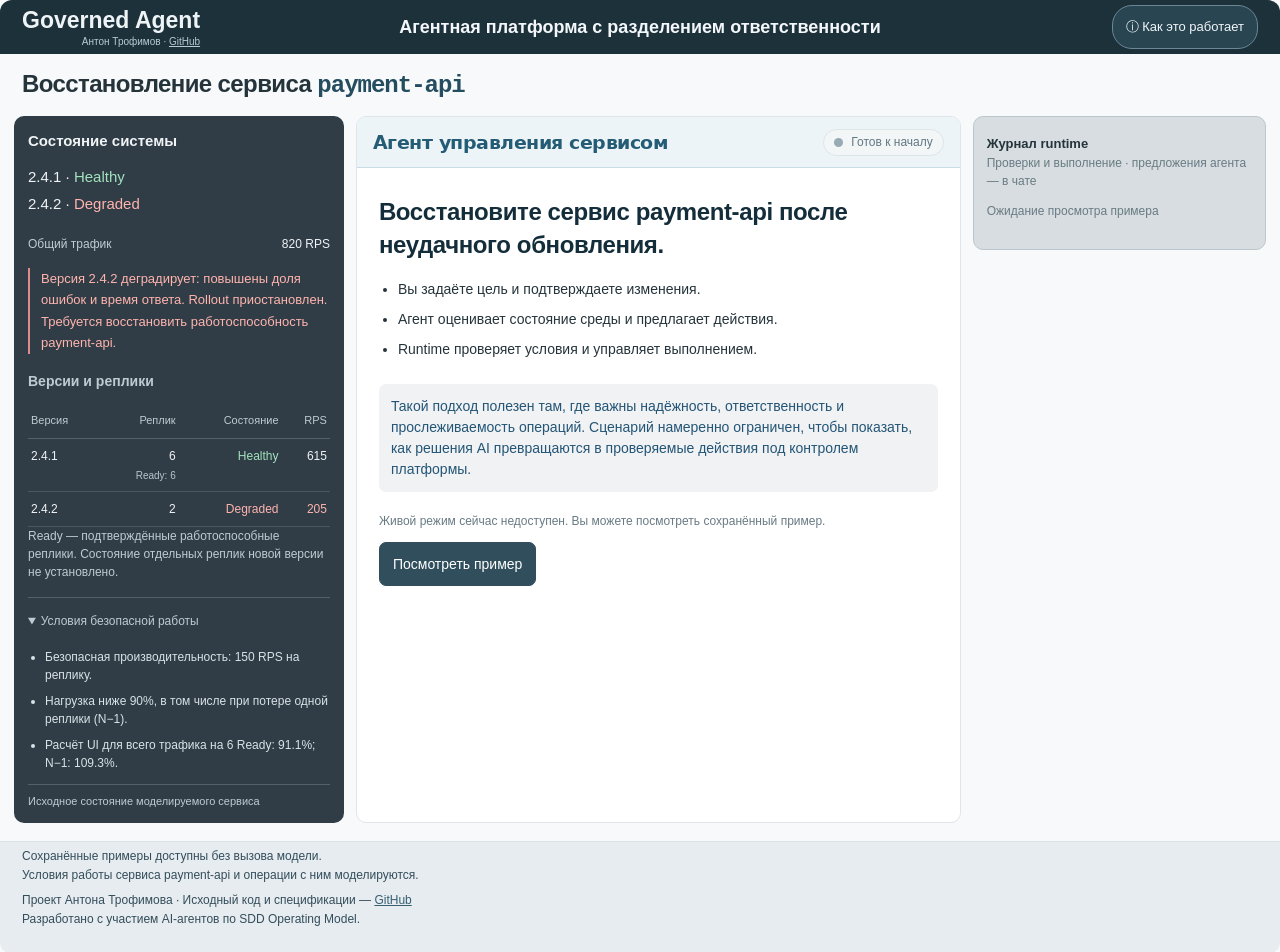
==== commit c0008bbd: "Enable optional simulator entry for recorded demo" ====
--- a/gov-agent/index.html
+++ b/gov-agent/index.html
@@ -1,3 +1,3 @@
-<!doctype html><html lang="ru"><head><meta charset="UTF-8"/><meta name="viewport" content="width=device-width, initial-scale=1.0"/><meta name="theme-color" content="#142d36"/><title>Governed Agent — результаты запусков</title>  <script type="module" crossorigin src="./assets/index-D3Ra18qC.js"></script>
+<!doctype html><html lang="ru"><head><meta charset="UTF-8"/><meta name="viewport" content="width=device-width, initial-scale=1.0"/><meta name="theme-color" content="#142d36"/><title>Governed Agent — результаты запусков</title>  <script type="module" crossorigin src="./assets/index-LPJ-sM3U.js"></script>
   <link rel="stylesheet" crossorigin href="./assets/index-H6n1h6aP.css">
 </head><body><div id="root"></div></body></html>
